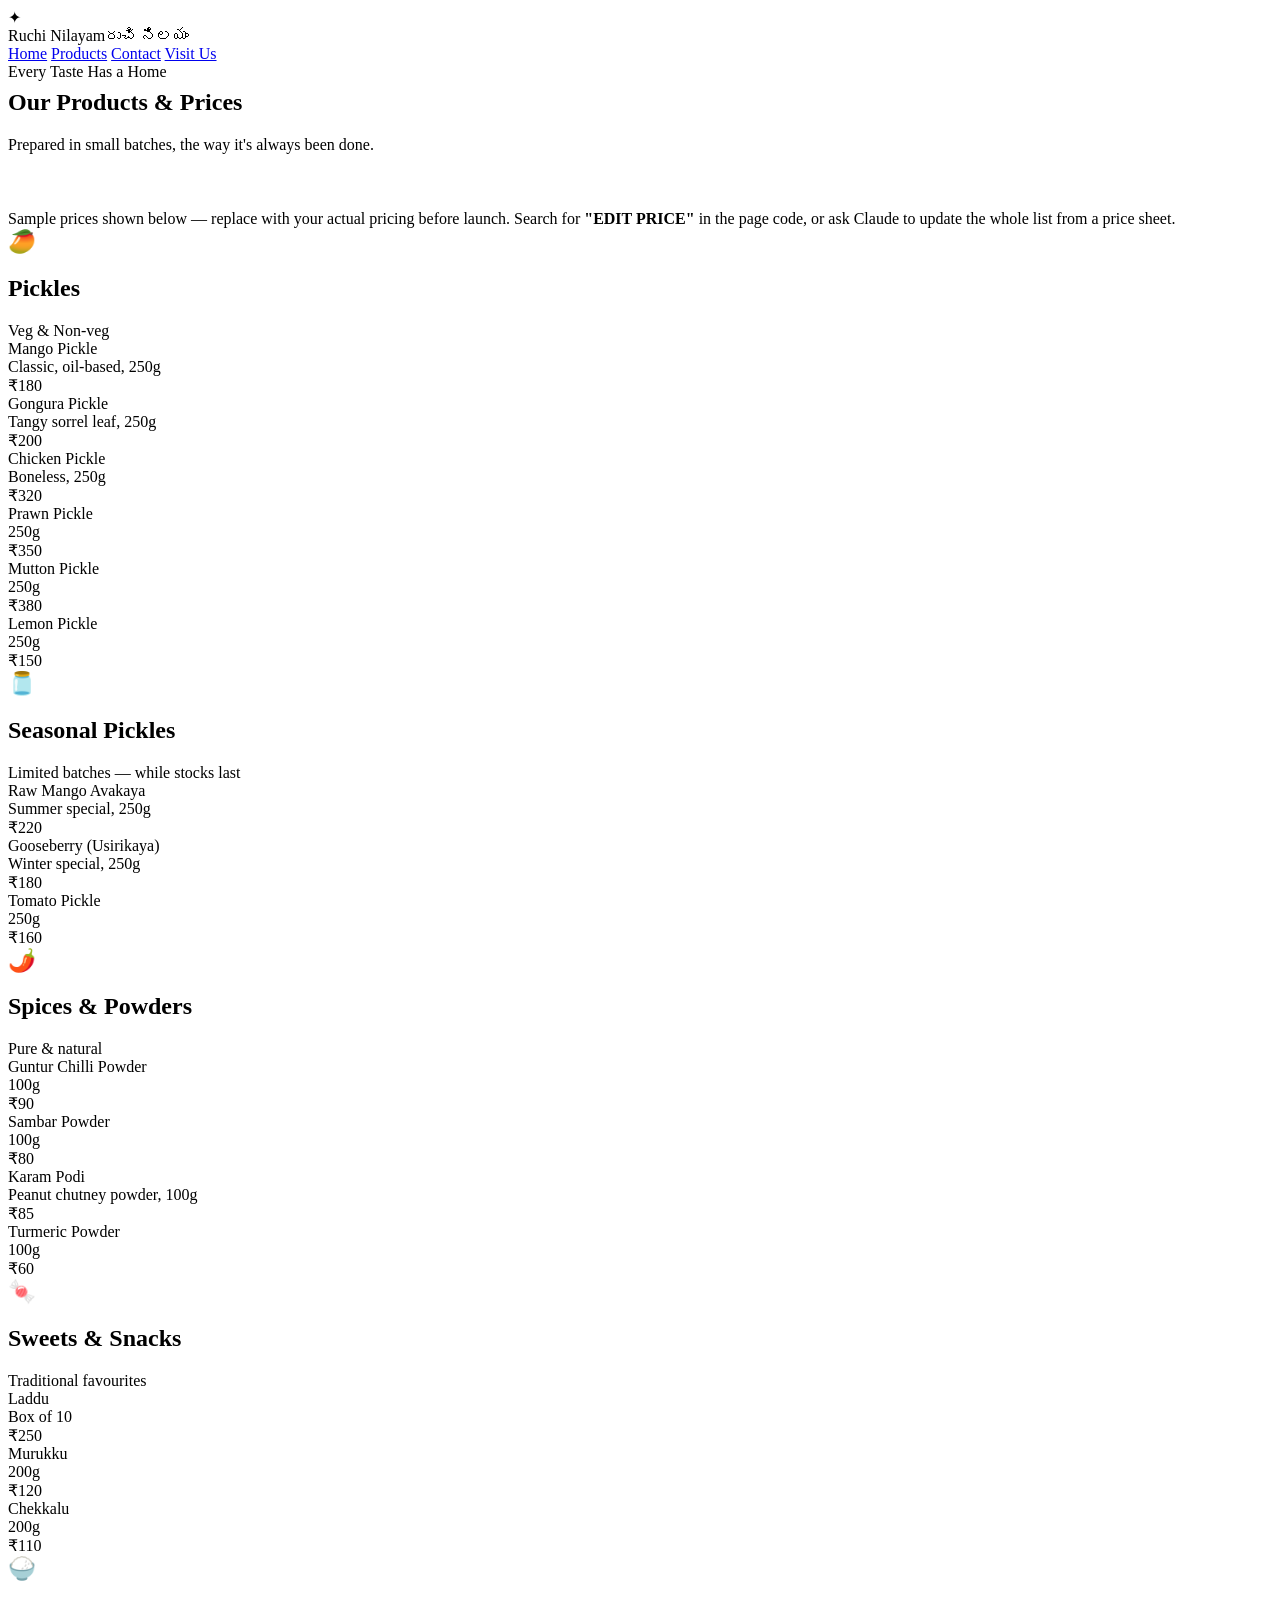
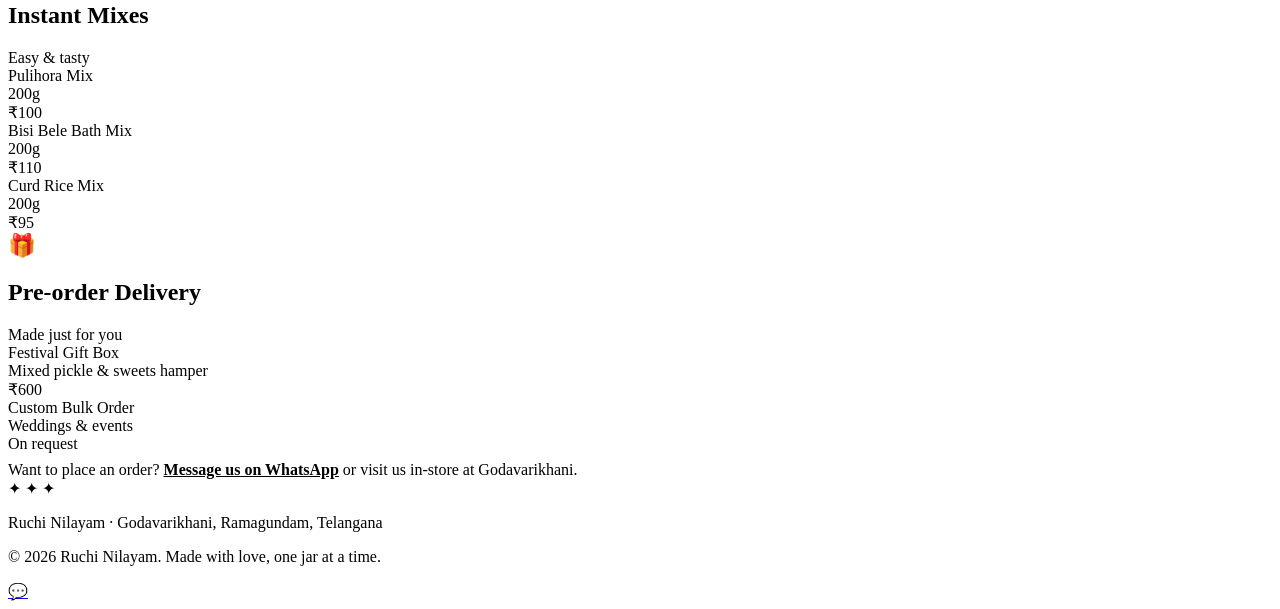
==== products.html @ 31052e21 "Add files via upload" ====
<!DOCTYPE html>
<html lang="en">
<head>
<meta charset="UTF-8">
<meta name="viewport" content="width=device-width, initial-scale=1.0">
<title>Our Products & Prices | Ruchi Nilayam</title>
<meta name="description" content="Full catalog of Ruchi Nilayam pickles, spices, sweets, snacks and instant mixes with prices.">
<link rel="preconnect" href="https://fonts.googleapis.com">
<link rel="preconnect" href="https://fonts.gstatic.com" crossorigin>
<link href="https://fonts.googleapis.com/css2?family=Fraunces:ital,opsz,wght@0,9..144,400;0,9..144,600;0,9..144,700;1,9..144,500&family=Lora:ital,wght@0,400;0,500;0,600;1,400&family=Poppins:wght@400;500;600&family=Noto+Serif+Telugu:wght@500;700&display=swap" rel="stylesheet">
<link rel="stylesheet" href="assets/style.css">
</head>
<body>

<header class="nav">
  <div class="nav-inner">
    <div class="brand-lockup">
      <span class="leaf">✦</span>
      <div class="brand-name">Ruchi Nilayam<span>రుచి నిలయం</span></div>
    </div>
    <div class="nav-links">
      <a class="nav-link" href="index.html">Home</a>
      <a class="nav-link active" href="products.html">Products</a>
      <a class="nav-link" href="index.html#contact">Contact</a>
      <a class="nav-cta" href="index.html#visit">Visit Us</a>
    </div>
  </div>
</header>

<section class="catalog-hero">
  <div class="wrap">
    <span class="eyebrow">Every Taste Has a Home</span>
    <h1 style="margin-top:0.5rem;">Our Products &amp; Prices</h1>
    <p>Prepared in small batches, the way it's always been done.</p>
  </div>
</section>

<section class="wrap" style="padding-top:2.5rem;">

  <div class="catalog-note reveal">
    Sample prices shown below — replace with your actual pricing before launch. Search for <strong>"EDIT PRICE"</strong> in the page code, or ask Claude to update the whole list from a price sheet.
  </div>

  <div class="category-block reveal">
    <div class="category-head">
      <span class="icon" style="font-size:1.4rem;">🥭</span>
      <h2>Pickles</h2>
      <span class="cat-note">Veg &amp; Non-veg</span>
    </div>
    <div class="item-grid">
      <div class="item-card">
        <div><div class="item-name">Mango Pickle</div><div class="item-desc">Classic, oil-based, 250g</div></div>
        <div class="item-price">₹180</div>
      </div>
      <div class="item-card">
        <div><div class="item-name">Gongura Pickle</div><div class="item-desc">Tangy sorrel leaf, 250g</div></div>
        <div class="item-price">₹200</div>
      </div>
      <div class="item-card">
        <div><div class="item-name">Chicken Pickle</div><div class="item-desc">Boneless, 250g</div></div>
        <div class="item-price">₹320</div>
      </div>
      <div class="item-card">
        <div><div class="item-name">Prawn Pickle</div><div class="item-desc">250g</div></div>
        <div class="item-price">₹350</div>
      </div>
      <div class="item-card">
        <div><div class="item-name">Mutton Pickle</div><div class="item-desc">250g</div></div>
        <div class="item-price">₹380</div>
      </div>
      <div class="item-card">
        <div><div class="item-name">Lemon Pickle</div><div class="item-desc">250g</div></div>
        <div class="item-price">₹150</div>
      </div>
    </div>
  </div>

  <div class="category-block reveal">
    <div class="category-head">
      <span class="icon" style="font-size:1.4rem;">🫙</span>
      <h2>Seasonal Pickles</h2>
      <span class="cat-note">Limited batches — while stocks last</span>
    </div>
    <div class="item-grid">
      <div class="item-card">
        <div><div class="item-name">Raw Mango Avakaya</div><div class="item-desc">Summer special, 250g</div></div>
        <div class="item-price">₹220</div>
      </div>
      <div class="item-card">
        <div><div class="item-name">Gooseberry (Usirikaya)</div><div class="item-desc">Winter special, 250g</div></div>
        <div class="item-price">₹180</div>
      </div>
      <div class="item-card">
        <div><div class="item-name">Tomato Pickle</div><div class="item-desc">250g</div></div>
        <div class="item-price">₹160</div>
      </div>
    </div>
  </div>

  <div class="category-block reveal">
    <div class="category-head">
      <span class="icon" style="font-size:1.4rem;">🌶️</span>
      <h2>Spices &amp; Powders</h2>
      <span class="cat-note">Pure &amp; natural</span>
    </div>
    <div class="item-grid">
      <div class="item-card">
        <div><div class="item-name">Guntur Chilli Powder</div><div class="item-desc">100g</div></div>
        <div class="item-price">₹90</div>
      </div>
      <div class="item-card">
        <div><div class="item-name">Sambar Powder</div><div class="item-desc">100g</div></div>
        <div class="item-price">₹80</div>
      </div>
      <div class="item-card">
        <div><div class="item-name">Karam Podi</div><div class="item-desc">Peanut chutney powder, 100g</div></div>
        <div class="item-price">₹85</div>
      </div>
      <div class="item-card">
        <div><div class="item-name">Turmeric Powder</div><div class="item-desc">100g</div></div>
        <div class="item-price">₹60</div>
      </div>
    </div>
  </div>

  <div class="category-block reveal">
    <div class="category-head">
      <span class="icon" style="font-size:1.4rem;">🍬</span>
      <h2>Sweets &amp; Snacks</h2>
      <span class="cat-note">Traditional favourites</span>
    </div>
    <div class="item-grid">
      <div class="item-card">
        <div><div class="item-name">Laddu</div><div class="item-desc">Box of 10</div></div>
        <div class="item-price">₹250</div>
      </div>
      <div class="item-card">
        <div><div class="item-name">Murukku</div><div class="item-desc">200g</div></div>
        <div class="item-price">₹120</div>
      </div>
      <div class="item-card">
        <div><div class="item-name">Chekkalu</div><div class="item-desc">200g</div></div>
        <div class="item-price">₹110</div>
      </div>
    </div>
  </div>

  <div class="category-block reveal">
    <div class="category-head">
      <span class="icon" style="font-size:1.4rem;">🍚</span>
      <h2>Instant Mixes</h2>
      <span class="cat-note">Easy &amp; tasty</span>
    </div>
    <div class="item-grid">
      <div class="item-card">
        <div><div class="item-name">Pulihora Mix</div><div class="item-desc">200g</div></div>
        <div class="item-price">₹100</div>
      </div>
      <div class="item-card">
        <div><div class="item-name">Bisi Bele Bath Mix</div><div class="item-desc">200g</div></div>
        <div class="item-price">₹110</div>
      </div>
      <div class="item-card">
        <div><div class="item-name">Curd Rice Mix</div><div class="item-desc">200g</div></div>
        <div class="item-price">₹95</div>
      </div>
    </div>
  </div>

  <div class="category-block reveal">
    <div class="category-head">
      <span class="icon" style="font-size:1.4rem;">🎁</span>
      <h2>Pre-order Delivery</h2>
      <span class="cat-note">Made just for you</span>
    </div>
    <div class="item-grid">
      <div class="item-card">
        <div><div class="item-name">Festival Gift Box</div><div class="item-desc">Mixed pickle &amp; sweets hamper</div></div>
        <div class="item-price">₹600</div>
      </div>
      <div class="item-card">
        <div><div class="item-name">Custom Bulk Order</div><div class="item-desc">Weddings &amp; events</div></div>
        <div class="item-price">On request</div>
      </div>
    </div>
  </div>

  <div class="catalog-note reveal" style="margin-top:0.5rem;">
    Want to place an order? <a href="#" id="whatsapp-link-catalog" style="color:var(--wine);font-weight:600;text-decoration:underline;">Message us on WhatsApp</a> or visit us in-store at Godavarikhani.
  </div>

</section>

<footer>
  <div class="leaf-row">✦ ✦ ✦</div>
  <p>Ruchi Nilayam · Godavarikhani, Ramagundam, Telangana</p>
  <p style="margin-top:0.3rem;">© <span id="year"></span> Ruchi Nilayam. Made with love, one jar at a time.</p>
</footer>

<a class="wa-float" id="wa-float" href="#" target="_blank" rel="noopener" aria-label="Chat with us on WhatsApp">💬</a>

<script>
  document.getElementById('year').textContent = new Date().getFullYear();

  // WHATSAPP NUMBER — replace 91XXXXXXXXXX with your number (country code + number, no + or spaces)
  const whatsappNumber = "91XXXXXXXXXX";
  const whatsappMessage = "Hi Ruchi Nilayam! I'd like to place an order.";
  const waLink = "https://wa.me/" + whatsappNumber + "?text=" + encodeURIComponent(whatsappMessage);
  document.getElementById('wa-float').href = waLink;
  document.getElementById('whatsapp-link-catalog').href = waLink;

  // Scroll reveal
  const io = new IntersectionObserver((entries)=>{
    entries.forEach(e=>{
      if(e.isIntersecting){ e.target.classList.add('in'); io.unobserve(e.target); }
    });
  }, {threshold:0.15});
  document.querySelectorAll('.reveal').forEach(el=>io.observe(el));
</script>

</body>
</html>
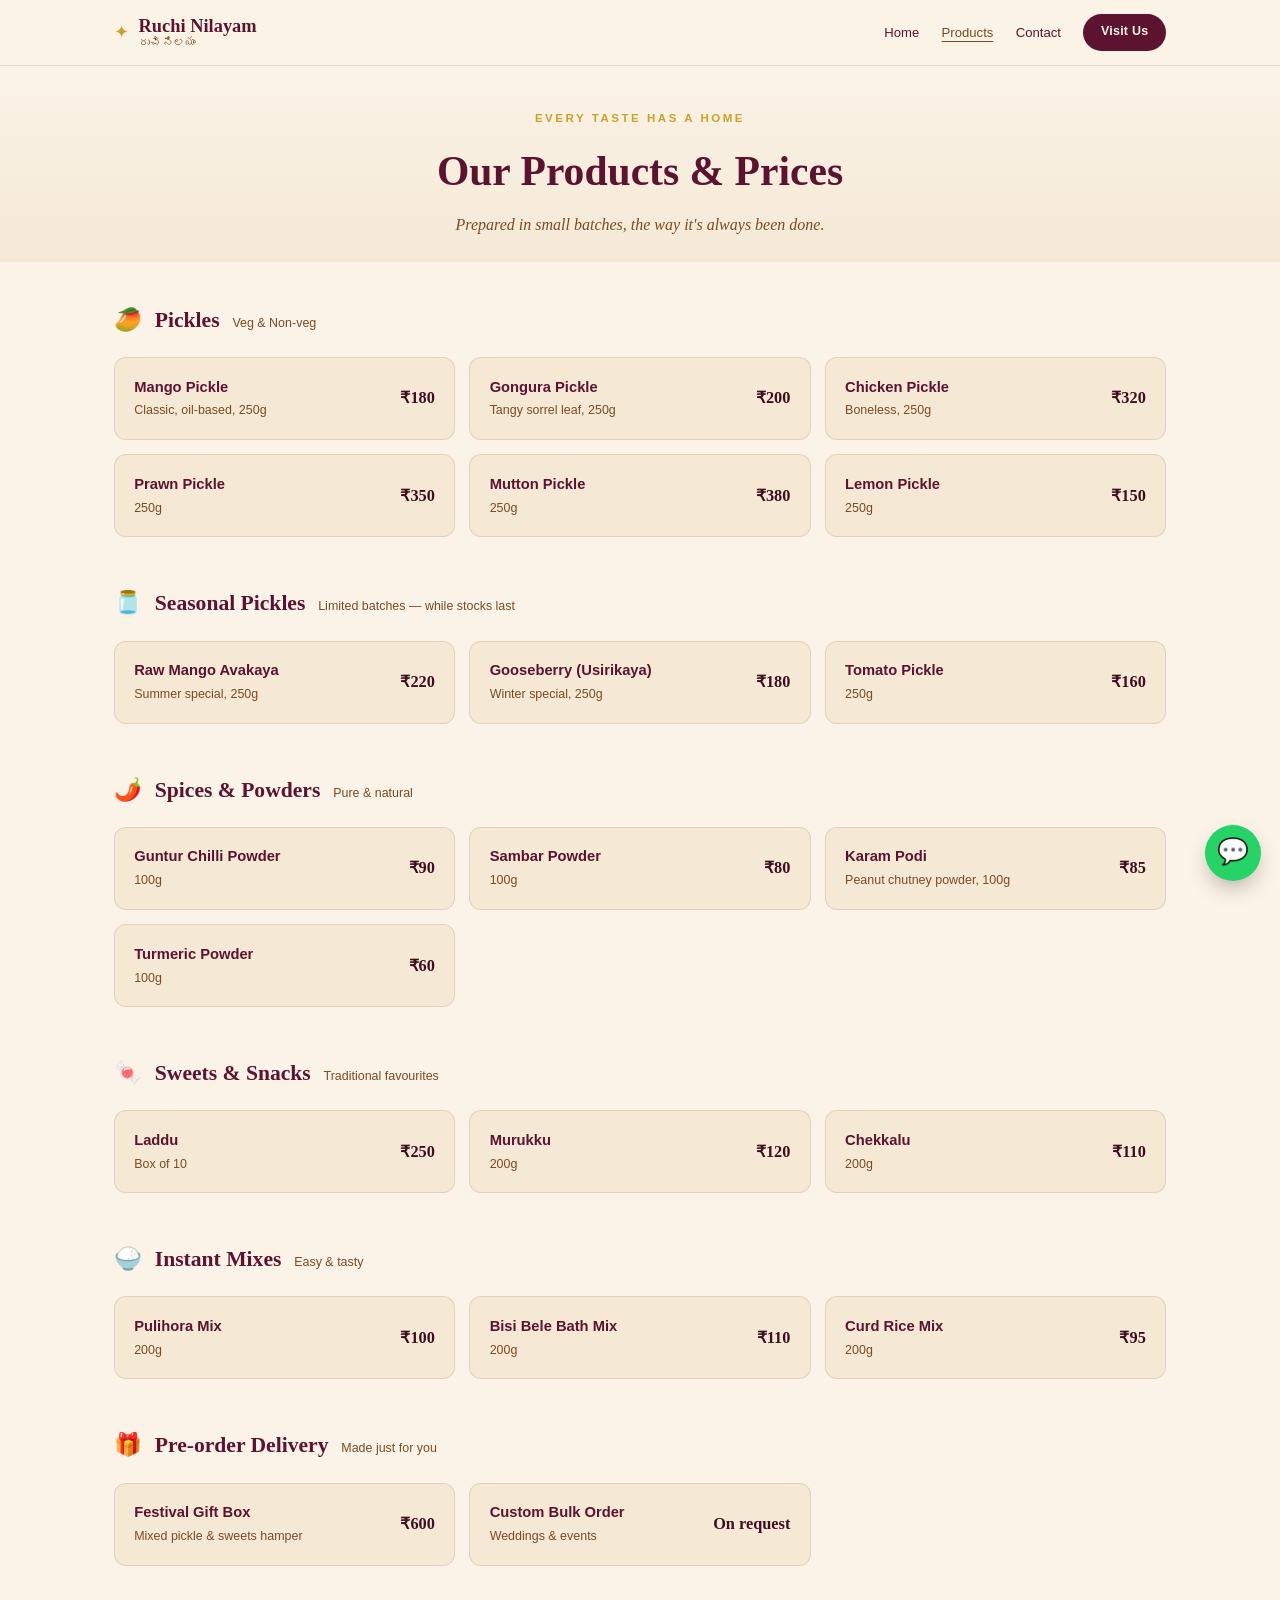
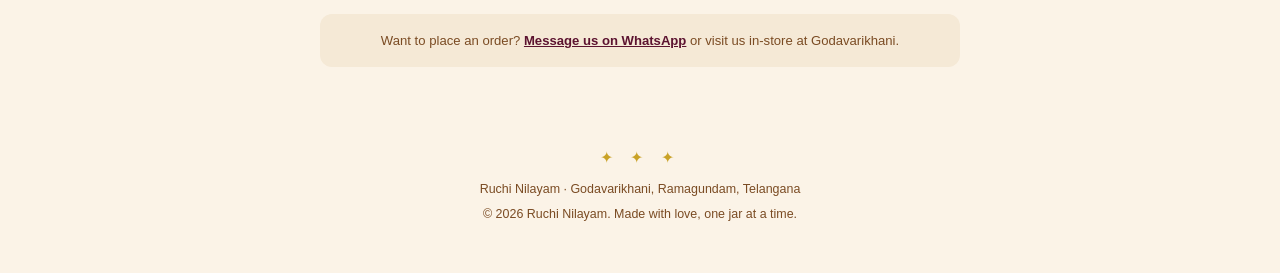
==== commit 72838fa7: "comment of ai code" ====
--- a/products.html
+++ b/products.html
@@ -37,9 +37,9 @@
 
 <section class="wrap" style="padding-top:2.5rem;">
 
-  <div class="catalog-note reveal">
+  <!-- <div class="catalog-note reveal">
     Sample prices shown below — replace with your actual pricing before launch. Search for <strong>"EDIT PRICE"</strong> in the page code, or ask Claude to update the whole list from a price sheet.
-  </div>
+  </div> -->
 
   <div class="category-block reveal">
     <div class="category-head">
--- a/assets/style.css
+++ b/assets/style.css
@@ -0,0 +1,343 @@
+:root{
+    --wine-dark:#3D0E20;
+    --wine:#5C1330;
+    --gold:#C9A227;
+    --gold-soft:#E4C976;
+    --ivory:#FBF3E7;
+    --ivory-2:#F5E9D6;
+    --green:#3F5C3A;
+    --brown:#7A4B23;
+    --ink:#2A1810;
+    --max:1100px;
+  }
+  *{box-sizing:border-box;margin:0;padding:0;}
+  html{scroll-behavior:smooth;}
+  body{
+    background:var(--ivory);
+    color:var(--ink);
+    font-family:'Lora', serif;
+    line-height:1.6;
+    overflow-x:hidden;
+  }
+  h1,h2,h3{font-family:'Fraunces', serif;color:var(--wine);}
+  .telugu{font-family:'Noto Serif Telugu', serif;}
+  .eyebrow{
+    font-family:'Poppins', sans-serif;
+    font-size:0.72rem;
+    letter-spacing:0.22em;
+    text-transform:uppercase;
+    color:var(--gold);
+    font-weight:600;
+  }
+  a{color:inherit;}
+  img{max-width:100%;display:block;}
+  .wrap{max-width:var(--max);margin:0 auto;padding:0 1.5rem;}
+
+  /* reveal animation */
+  .reveal{opacity:0;transform:translateY(18px);transition:opacity .7s ease, transform .7s ease;}
+  .reveal.in{opacity:1;transform:translateY(0);}
+  @media (prefers-reduced-motion: reduce){
+    .reveal{opacity:1;transform:none;transition:none;}
+    html{scroll-behavior:auto;}
+  }
+
+  /* NAV */
+  header.nav{
+    position:sticky;top:0;z-index:50;
+    background:rgba(251,243,231,0.92);
+    backdrop-filter:blur(6px);
+    border-bottom:1px solid rgba(92,19,48,0.12);
+  }
+  .nav-inner{
+    max-width:var(--max);margin:0 auto;padding:0.85rem 1.5rem;
+    display:flex;align-items:center;justify-content:space-between;
+  }
+  .brand-lockup{display:flex;align-items:center;gap:0.6rem;}
+  .brand-lockup .leaf{color:var(--gold);font-size:1.1rem;}
+  .brand-name{font-family:'Fraunces', serif;font-weight:700;font-size:1.15rem;color:var(--wine);line-height:1;}
+  .brand-name span{display:block;font-family:'Noto Serif Telugu', serif;font-size:0.7rem;color:var(--brown);font-weight:500;margin-top:2px;}
+  .nav-cta{
+    font-family:'Poppins', sans-serif;font-size:0.78rem;font-weight:600;
+    background:var(--wine);color:var(--ivory);
+    padding:0.55rem 1.1rem;border-radius:999px;text-decoration:none;
+    letter-spacing:0.02em;
+    white-space:nowrap;
+  }
+
+  /* HERO */
+  .hero{
+    position:relative;
+    background:linear-gradient(180deg, var(--ivory) 0%, var(--ivory-2) 100%);
+    padding-top:2.2rem;
+    overflow:hidden;
+  }
+  .hero-deco{
+    position:absolute;color:var(--gold-soft);opacity:0.5;font-size:2.4rem;pointer-events:none;
+  }
+  .hero-deco.left{top:1rem;left:0.5rem;transform:rotate(-15deg);}
+  .hero-deco.right{top:1rem;right:0.5rem;transform:rotate(15deg) scaleX(-1);}
+
+  .hero-title-block{text-align:center;padding:1rem 1.5rem 0.5rem;position:relative;z-index:2;}
+  .hero-eyebrow-line{
+    display:flex;align-items:center;justify-content:center;gap:0.6rem;
+    margin-bottom:0.4rem;
+  }
+  .hero-eyebrow-line .rule{height:1px;width:34px;background:var(--gold);}
+  .hero-title-block h1{
+    font-size:clamp(2.1rem, 7vw, 3.4rem);
+    font-weight:700;line-height:1.02;
+  }
+  .hero-title-block .telugu-title{
+    font-size:clamp(1.6rem, 5.5vw, 2.4rem);
+    color:var(--wine);font-weight:700;display:block;margin-top:0.15rem;
+  }
+  .hero-tagline{
+    margin-top:0.9rem;font-style:italic;color:var(--brown);
+    font-size:1rem;letter-spacing:0.01em;
+  }
+
+  .hero-image-wrap{
+    margin:1.6rem auto 0;max-width:640px;
+    position:relative;
+  }
+  .hero-image-wrap img{
+    width:100%;border-radius:14px;
+    box-shadow:0 22px 40px -18px rgba(61,14,32,0.45);
+  }
+  .hero-image-wrap::after{
+    content:"";position:absolute;inset:0;border-radius:14px;
+    box-shadow:inset 0 0 0 1px rgba(201,162,39,0.35);
+  }
+
+  /* SEAL / GRAND OPENING BADGE — signature element */
+  .seal-section{
+    display:flex;justify-content:center;margin:-2.4rem auto 0;position:relative;z-index:5;padding:0 1.5rem;
+  }
+  .seal{
+    background:var(--wine);
+    color:var(--ivory);
+    border-radius:999px;
+    padding:1.1rem 1.6rem;
+    display:flex;align-items:center;gap:1rem;
+    box-shadow:0 18px 34px -14px rgba(61,14,32,0.55);
+    border:1px solid rgba(228,201,118,0.5);
+    max-width:560px;width:100%;
+    position:relative;
+  }
+  .seal::before, .seal::after{
+    content:"";position:absolute;top:50%;transform:translateY(-50%);
+    width:14px;height:14px;background:var(--ivory);border-radius:50%;
+  }
+  .seal::before{left:-7px;}
+  .seal::after{right:-7px;}
+  .seal-date{
+    font-family:'Fraunces', serif;font-weight:700;text-align:center;flex:1;
+  }
+  .seal-date .day{font-size:1.6rem;line-height:1;}
+  .seal-date .month{font-family:'Poppins',sans-serif;font-size:0.68rem;letter-spacing:0.18em;text-transform:uppercase;color:var(--gold-soft);}
+  .seal-divider{width:1px;align-self:stretch;background:rgba(228,201,118,0.4);}
+  .seal-time{text-align:center;flex:1;}
+  .seal-time .time{font-family:'Fraunces', serif;font-weight:700;font-size:1.15rem;}
+  .seal-time .label{font-family:'Poppins',sans-serif;font-size:0.66rem;letter-spacing:0.14em;text-transform:uppercase;color:var(--gold-soft);}
+
+  .invite-line{
+    text-align:center;max-width:560px;margin:1.4rem auto 0;padding:0 1.5rem;
+    color:var(--brown);font-size:0.98rem;
+  }
+
+  section{padding:3.6rem 0;}
+
+  /* BRAND STORY */
+  .story{
+    display:grid;grid-template-columns:1fr;gap:2rem;align-items:center;
+  }
+  @media(min-width:820px){
+    .story{grid-template-columns:0.85fr 1.15fr;}
+  }
+  .story-img{
+    background:var(--ivory-2);border-radius:16px;padding:1.2rem;
+    display:flex;justify-content:center;
+  }
+  .story-img img{border-radius:10px;max-width:280px;}
+  .story-text h2{font-size:1.7rem;margin-bottom:0.9rem;}
+  .story-text p{max-width:46ch;color:var(--ink);}
+  .story-text .quote-mark{font-family:'Fraunces',serif;font-size:2.4rem;color:var(--gold);line-height:0;display:block;margin-bottom:0.4rem;}
+
+  /* INVITE CARDS */
+  .invite-cards{
+    text-align:center;
+  }
+  .invite-cards h2{font-size:1.5rem;margin-bottom:2rem;}
+  .cards-grid{
+    display:grid;grid-template-columns:1fr;gap:1.2rem;
+  }
+  @media(min-width:640px){
+    .cards-grid{grid-template-columns:1fr 1fr;max-width:600px;margin:0 auto;}
+  }
+  .invite-card{
+    background:var(--wine);color:var(--ivory);
+    border-radius:16px;padding:2.1rem 1.4rem;
+    display:flex;flex-direction:column;align-items:center;gap:0.9rem;
+  }
+  .invite-card .icon-circle{
+    width:58px;height:58px;border-radius:50%;
+    background:rgba(228,201,118,0.16);
+    display:flex;align-items:center;justify-content:center;
+    font-size:1.5rem;color:var(--gold-soft);
+  }
+  .invite-card p{font-family:'Poppins',sans-serif;font-weight:500;font-size:0.95rem;}
+
+  /* DIVIDER BANNER */
+  .banner{
+    background:var(--wine);color:var(--ivory);text-align:center;
+    padding:1.3rem 1.5rem;
+  }
+  .banner p{
+    font-family:'Fraunces',serif;font-weight:600;letter-spacing:0.06em;
+    font-size:clamp(1.1rem,3.5vw,1.5rem);
+  }
+
+  /* PRODUCTS */
+  .products h2{text-align:center;font-size:1.6rem;}
+  .products .eyebrow-wrap{text-align:center;margin-bottom:0.4rem;}
+  .products-grid{
+    margin-top:2.2rem;
+    display:grid;grid-template-columns:repeat(2,1fr);gap:1.1rem;
+  }
+  @media(min-width:640px){
+    .products-grid{grid-template-columns:repeat(3,1fr);}
+  }
+  .product-card{
+    background:var(--ivory-2);
+    border:1px solid rgba(122,75,35,0.15);
+    border-radius:14px;padding:1.5rem 1rem;text-align:center;
+  }
+  .product-card .icon{font-size:1.8rem;margin-bottom:0.6rem;display:block;}
+  .product-card h3{font-family:'Poppins',sans-serif;color:var(--wine);font-size:0.95rem;font-weight:600;margin-bottom:0.2rem;}
+  .product-card p{font-size:0.8rem;color:var(--brown);font-family:'Poppins',sans-serif;}
+
+  /* VISIT / CONTACT */
+  .visit{
+    display:grid;grid-template-columns:1fr;gap:1.4rem;
+  }
+  @media(min-width:820px){
+    .visit{grid-template-columns:1fr 1fr;}
+  }
+  .visit-jar{
+    background:var(--ivory-2);border-radius:16px;
+    display:flex;align-items:flex-end;justify-content:center;overflow:hidden;
+    min-height:200px;
+  }
+  .visit-jar img{max-width:220px;}
+  .visit-card{
+    background:var(--wine);color:var(--ivory);border-radius:16px;padding:2rem 1.6rem;
+  }
+  .visit-card h3{color:var(--gold-soft);font-size:1.2rem;margin-bottom:0.7rem;}
+  .visit-card address{font-style:normal;line-height:1.7;font-family:'Lora',serif;}
+  .visit-card .map-link{
+    display:inline-block;margin-top:1rem;font-family:'Poppins',sans-serif;
+    font-size:0.8rem;font-weight:600;color:var(--gold-soft);
+    text-decoration:underline;text-underline-offset:3px;
+  }
+  .contact-card{
+    background:var(--ivory-2);border-radius:16px;padding:2rem 1.6rem;
+    display:flex;flex-direction:column;justify-content:center;gap:1rem;
+  }
+  .contact-row{display:flex;align-items:center;gap:0.8rem;font-family:'Poppins',sans-serif;font-size:0.92rem;}
+  .contact-row .dot{width:34px;height:34px;border-radius:50%;background:var(--wine);color:var(--gold-soft);display:flex;align-items:center;justify-content:center;font-size:1rem;flex-shrink:0;}
+  .contact-row a{text-decoration:none;color:var(--wine);font-weight:600;}
+  .contact-note{font-size:0.78rem;color:var(--brown);font-style:italic;}
+
+  footer{
+    text-align:center;padding:2.4rem 1.5rem 3rem;color:var(--brown);
+    font-family:'Poppins',sans-serif;font-size:0.78rem;
+  }
+  footer .leaf-row{color:var(--gold);margin-bottom:0.6rem;font-size:1rem;letter-spacing:0.4em;}
+
+/* ============ ADDED: nav links ============ */
+.nav-links{display:flex;align-items:center;gap:1.4rem;}
+.nav-link{
+  font-family:'Poppins',sans-serif;font-size:0.82rem;font-weight:500;
+  text-decoration:none;color:var(--wine);
+}
+.nav-link.active{color:var(--brown);text-decoration:underline;text-underline-offset:4px;}
+
+/* ============ ADDED: floating WhatsApp button ============ */
+.wa-float{
+  position:fixed;bottom:1.2rem;right:1.2rem;z-index:60;
+  width:56px;height:56px;border-radius:50%;
+  background:#25D366;color:#fff;
+  display:flex;align-items:center;justify-content:center;
+  font-size:1.6rem;text-decoration:none;
+  box-shadow:0 10px 24px -8px rgba(0,0,0,0.4);
+  transition:transform .2s ease;
+}
+.wa-float:hover{transform:scale(1.06);}
+
+/* ============ ADDED: catalog teaser on homepage ============ */
+.catalog-teaser{
+  text-align:center;margin-top:2.4rem;
+}
+.btn-gold{
+  display:inline-block;font-family:'Poppins',sans-serif;font-weight:600;
+  font-size:0.85rem;background:var(--gold);color:var(--wine-dark);
+  padding:0.75rem 1.6rem;border-radius:999px;text-decoration:none;
+  letter-spacing:0.02em;
+}
+
+/* ============ ADDED: contact form ============ */
+.form-card{
+  background:var(--ivory-2);border-radius:16px;padding:2rem 1.6rem;
+  margin-top:1.4rem;
+}
+.form-card h3{color:var(--wine);font-size:1.2rem;margin-bottom:0.3rem;}
+.form-card .sub{font-family:'Poppins',sans-serif;font-size:0.82rem;color:var(--brown);margin-bottom:1.3rem;}
+.form-field{margin-bottom:1rem;display:flex;flex-direction:column;gap:0.4rem;}
+.form-field label{font-family:'Poppins',sans-serif;font-size:0.78rem;font-weight:600;color:var(--wine);letter-spacing:0.02em;}
+.form-field input, .form-field textarea{
+  font-family:'Lora',serif;font-size:0.95rem;
+  padding:0.7rem 0.85rem;border-radius:8px;
+  border:1px solid rgba(122,75,35,0.3);background:var(--ivory);
+  color:var(--ink);resize:vertical;
+}
+.form-field input:focus, .form-field textarea:focus{
+  outline:2px solid var(--gold);outline-offset:1px;
+}
+.form-submit{
+  font-family:'Poppins',sans-serif;font-weight:600;font-size:0.88rem;
+  background:var(--wine);color:var(--ivory);border:none;
+  padding:0.75rem 1.6rem;border-radius:999px;cursor:pointer;
+}
+.form-submit:hover{background:var(--wine-dark);}
+.form-note{font-size:0.74rem;color:var(--brown);font-style:italic;margin-top:0.9rem;}
+.form-status{font-family:'Poppins',sans-serif;font-size:0.82rem;margin-top:0.8rem;display:none;}
+.form-status.ok{color:var(--green);display:block;}
+.form-status.err{color:#a3312a;display:block;}
+
+/* ============ ADDED: catalog page ============ */
+.catalog-hero{
+  background:linear-gradient(180deg, var(--ivory) 0%, var(--ivory-2) 100%);
+  padding:2.4rem 0 1.5rem;text-align:center;
+}
+.catalog-hero h1{font-size:clamp(1.9rem,6vw,2.6rem);}
+.catalog-hero p{color:var(--brown);font-style:italic;margin-top:0.5rem;}
+.category-block{margin-bottom:3rem;}
+.category-head{display:flex;align-items:baseline;gap:0.8rem;margin-bottom:1.2rem;}
+.category-head h2{font-size:1.35rem;}
+.category-head .cat-note{font-family:'Poppins',sans-serif;font-size:0.78rem;color:var(--brown);}
+.item-grid{display:grid;grid-template-columns:1fr;gap:0.9rem;}
+@media(min-width:640px){.item-grid{grid-template-columns:1fr 1fr;}}
+@media(min-width:900px){.item-grid{grid-template-columns:1fr 1fr 1fr;}}
+.item-card{
+  background:var(--ivory-2);border:1px solid rgba(122,75,35,0.15);
+  border-radius:12px;padding:1.1rem 1.2rem;
+  display:flex;justify-content:space-between;align-items:center;gap:0.8rem;
+}
+.item-card .item-name{font-family:'Poppins',sans-serif;font-weight:600;font-size:0.92rem;color:var(--wine);}
+.item-card .item-desc{font-size:0.78rem;color:var(--brown);margin-top:0.15rem;font-family:'Poppins',sans-serif;}
+.item-card .item-price{font-family:'Fraunces',serif;font-weight:700;color:var(--wine-dark);white-space:nowrap;font-size:1.02rem;}
+.catalog-note{
+  max-width:640px;margin:0 auto 2.5rem;text-align:center;
+  font-family:'Poppins',sans-serif;font-size:0.82rem;color:var(--brown);
+  background:var(--ivory-2);border-radius:12px;padding:1rem 1.3rem;
+}
